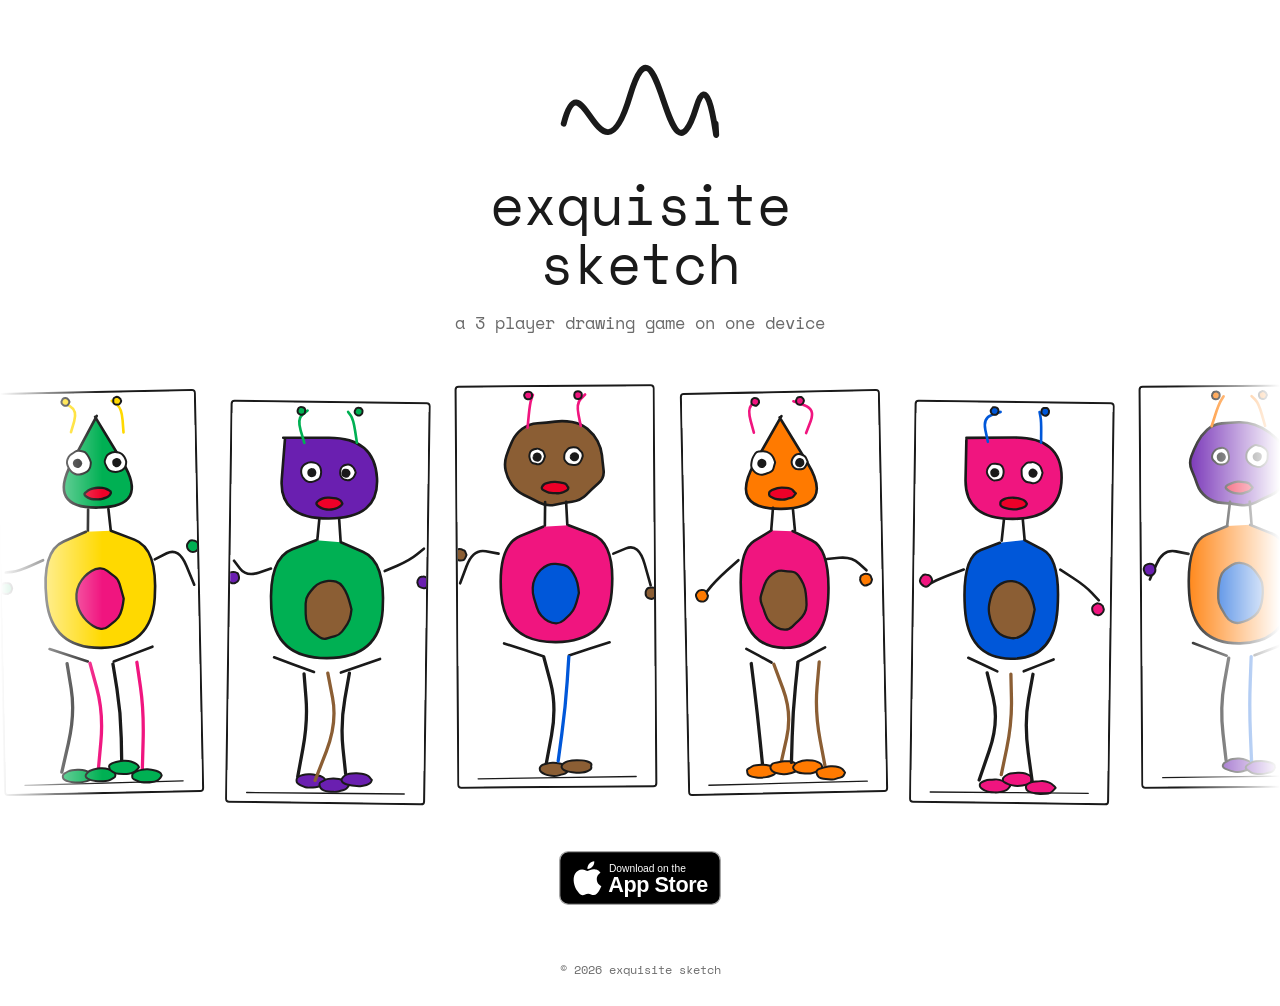
==== landing/index.html @ ff9a7e47 "Add marketing landing page One static page in landing/: squiggle logo, title, tagline, a slow loopin" ====
<!DOCTYPE html>
<html lang="en">
<head>
<meta charset="UTF-8" />
<meta name="viewport" content="width=device-width, initial-scale=1" />
<title>exquisite sketch</title>
<meta name="description" content="a 3 player drawing game on one device." />
<meta name="theme-color" content="#ffffff" />

<!-- link previews (iMessage, Slack, social). og-image.png is 1200x630. -->
<meta property="og:type" content="website" />
<meta property="og:title" content="exquisite sketch" />
<meta property="og:description" content="a 3 player drawing game on one device." />
<meta property="og:image" content="og-image.png" />
<meta name="twitter:card" content="summary_large_image" />

<!-- Safari "open in app" banner. Uncomment and add the real app id once the app is live. -->
<!-- <meta name="apple-itunes-app" content="app-id=0000000000" /> -->

<link rel="icon" type="image/svg+xml" href="favicon.svg" />
<link rel="apple-touch-icon" sizes="180x180" href="apple-touch-icon.png" />
<link rel="stylesheet" href="fonts/space-mono.css" />

<style>
:root {
  --ink: #1a1a1a;
  --paper: #ffffff;
  --muted: #6b6b6b;
  --card-w: 200px;
  --gap: 28px;
  --speed: 70s; /* time for one full loop; bigger = slower */
}
* { margin: 0; padding: 0; box-sizing: border-box; }
html, body { background: var(--paper); color: var(--ink); }
body {
  font-family: 'Space Mono', ui-monospace, monospace;
  min-height: 100vh;
  display: flex;
  flex-direction: column;
  align-items: center;
  -webkit-font-smoothing: antialiased;
  overflow-x: hidden;
}

main { width: 100%; }

/* ---- top ---- */
header {
  display: flex;
  flex-direction: column;
  align-items: center;
  text-align: center;
  padding: 64px 16px 40px;
}
.logo { width: 160px; height: auto; margin-bottom: 36px; }
.logo path {
  stroke-dasharray: 1400;
  stroke-dashoffset: 1400;
  animation: draw 1.6s ease-out 0.2s forwards;
}
@keyframes draw { to { stroke-dashoffset: 0; } }
h1 {
  font-weight: 400;
  font-size: 56px;
  line-height: 1.05;
  letter-spacing: -0.01em;
}
.tagline {
  margin-top: 18px;
  font-size: 17px;
  color: var(--muted);
}

/* ---- gallery ---- */
.gallery {
  width: 100%;
  overflow: hidden;
  padding: 16px 0 24px;
  /* soft fade at the edges */
  -webkit-mask-image: linear-gradient(90deg, transparent, #000 8%, #000 92%, transparent);
          mask-image: linear-gradient(90deg, transparent, #000 8%, #000 92%, transparent);
}
.track {
  display: flex;
  width: max-content;
  animation: scroll var(--speed) linear infinite;
}
.gallery:hover .track { animation-play-state: paused; }
@keyframes scroll { to { transform: translateX(-50%); } }
.track figure {
  flex: none;
  width: var(--card-w);
  margin-right: var(--gap);
}
.track img {
  display: block;
  width: 100%;
  height: auto;
  aspect-ratio: 600 / 1210; /* size of a finished drawing in the app */
  object-fit: cover;
  border: 2px solid var(--ink);
  border-radius: 4px;
  background: var(--paper);
}
/* small tilt so it feels like a pile of paper */
.track figure:nth-child(3n+1) { transform: rotate(-1.2deg); }
.track figure:nth-child(3n+2) { transform: rotate(0.8deg) translateY(10px); }
.track figure:nth-child(3n)   { transform: rotate(-0.4deg) translateY(-6px); }

/* ---- download ---- */
.download {
  padding: 32px 16px 56px;
  display: flex;
  justify-content: center;
}
.download a { display: inline-block; line-height: 0; border-radius: 8px; }
.download a:focus-visible { outline: 2px solid var(--ink); outline-offset: 4px; }
.download img { height: 54px; width: auto; }

footer {
  margin-top: auto;
  padding: 0 16px 28px;
  font-size: 12px;
  color: var(--muted);
}

@media (max-width: 600px) {
  :root { --card-w: 150px; --gap: 20px; }
  header { padding: 48px 16px 28px; }
  .logo { width: 124px; margin-bottom: 28px; }
  h1 { font-size: 40px; }
  .tagline { font-size: 14px; }
}

/* people who ask for less motion: no auto scroll, swipe instead */
@media (prefers-reduced-motion: reduce) {
  .logo path { animation: none; stroke-dashoffset: 0; }
  .track { animation: none; }
  .gallery { overflow-x: auto; }
  .track figure[aria-hidden="true"] { display: none; }
}
</style>
</head>
<body>

<header>
  <svg class="logo" viewBox="40 94 434 203" fill="none" aria-hidden="true"><path d="M 50,256 C 100,60 150,450 230,180 C 310,-90 330,470 410,210 C 450,80 470,380 462,256" stroke="#1a1a1a" stroke-width="16" stroke-linecap="round"/></svg>
  <h1>exquisite<br />sketch</h1>
  <p class="tagline">a 3 player drawing game on one device</p>
</header>

<main>
  <section class="gallery" aria-label="drawings made in the game">
    <!-- To use real drawings: put the PNGs in drawings/ and change the src paths below.
         Add or remove <figure> lines as you like. The loop copies them automatically. -->
    <div class="track" id="track">
      <figure><img src="drawings/example-1.svg" alt="a drawing made in exquisite sketch" loading="lazy" /></figure>
      <figure><img src="drawings/example-2.svg" alt="a drawing made in exquisite sketch" loading="lazy" /></figure>
      <figure><img src="drawings/example-3.svg" alt="a drawing made in exquisite sketch" loading="lazy" /></figure>
      <figure><img src="drawings/example-4.svg" alt="a drawing made in exquisite sketch" loading="lazy" /></figure>
      <figure><img src="drawings/example-5.svg" alt="a drawing made in exquisite sketch" loading="lazy" /></figure>
      <figure><img src="drawings/example-6.svg" alt="a drawing made in exquisite sketch" loading="lazy" /></figure>
      <figure><img src="drawings/example-7.svg" alt="a drawing made in exquisite sketch" loading="lazy" /></figure>
      <figure><img src="drawings/example-8.svg" alt="a drawing made in exquisite sketch" loading="lazy" /></figure>
    </div>
  </section>

  <section class="download">
    <!-- Replace # with the App Store link once the app is live. -->
    <a href="#" id="app-store-link" aria-label="Download exquisite sketch on the App Store">
      <img src="app-store-badge.svg" alt="Download on the App Store" width="162" height="54" />
    </a>
  </section>
</main>

<footer>&copy; <span id="year">2026</span> exquisite sketch</footer>

<script>
// Make the gallery loop seamlessly: copy the set once so it can slide by half its width.
// Also keep it wide enough to fill very wide screens.
(function () {
  var track = document.getElementById("track");
  var originals = Array.prototype.slice.call(track.children);
  function copySet() {
    originals.forEach(function (fig) {
      var c = fig.cloneNode(true);
      c.setAttribute("aria-hidden", "true");
      c.querySelector("img").alt = "";
      track.appendChild(c);
    });
  }
  // one set must be at least as wide as the screen, or a gap shows
  var cardW = originals[0].getBoundingClientRect().width + 28;
  var sets = Math.max(1, Math.ceil(window.innerWidth / (cardW * originals.length)));
  for (var i = 1; i < sets; i++) copySet();   // grow the base set
  originals = Array.prototype.slice.call(track.children);
  copySet();                                   // then double it for the loop
  document.getElementById("year").textContent = new Date().getFullYear();
})();
</script>
</body>
</html>
---- landing/fonts/space-mono.css ----
@font-face { font-family: 'Space Mono'; font-style: normal; font-weight: 400; font-display: swap; src: url(space-mono-400.woff2) format('woff2'); }
@font-face { font-family: 'Space Mono'; font-style: normal; font-weight: 700; font-display: swap; src: url(space-mono-700.woff2) format('woff2'); }
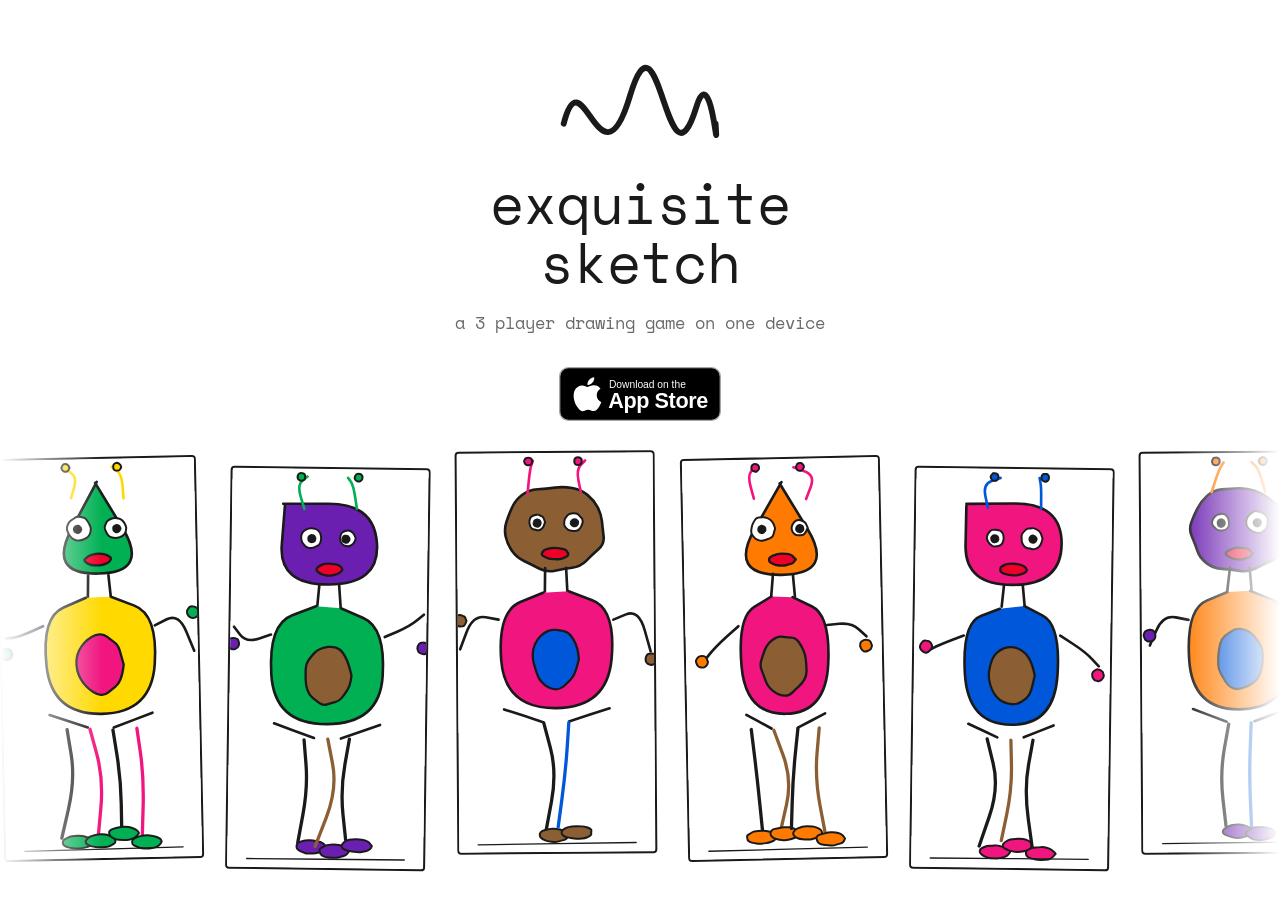
==== commit 653f477b: "Landing page: fit on one screen, button above gallery App Store button now sits above the drawings. " ====
--- a/landing/index.html
+++ b/landing/index.html
@@ -26,7 +26,8 @@
   --ink: #1a1a1a;
   --paper: #ffffff;
   --muted: #6b6b6b;
-  --card-w: 200px;
+  /* card width follows screen height so everything fits on one screen */
+  --card-w: clamp(110px, calc((100svh - 480px) / 2.05), 200px);
   --gap: 28px;
   --speed: 70s; /* time for one full loop; bigger = slower */
 }
@@ -34,10 +35,11 @@
 html, body { background: var(--paper); color: var(--ink); }
 body {
   font-family: 'Space Mono', ui-monospace, monospace;
-  min-height: 100vh;
+  min-height: 100svh;
   display: flex;
   flex-direction: column;
   align-items: center;
+  justify-content: center; /* center on tall screens */
   -webkit-font-smoothing: antialiased;
   overflow-x: hidden;
 }
@@ -50,7 +52,7 @@
   flex-direction: column;
   align-items: center;
   text-align: center;
-  padding: 64px 16px 40px;
+  padding: 56px 16px 28px;
 }
 .logo { width: 160px; height: auto; margin-bottom: 36px; }
 .logo path {
@@ -75,7 +77,7 @@
 .gallery {
   width: 100%;
   overflow: hidden;
-  padding: 16px 0 24px;
+  padding: 28px 0 32px;
   /* soft fade at the edges */
   -webkit-mask-image: linear-gradient(90deg, transparent, #000 8%, #000 92%, transparent);
           mask-image: linear-gradient(90deg, transparent, #000 8%, #000 92%, transparent);
@@ -109,7 +111,7 @@
 
 /* ---- download ---- */
 .download {
-  padding: 32px 16px 56px;
+  padding: 4px 16px 8px;
   display: flex;
   justify-content: center;
 }
@@ -117,19 +119,17 @@
 .download a:focus-visible { outline: 2px solid var(--ink); outline-offset: 4px; }
 .download img { height: 54px; width: auto; }
 
-footer {
-  margin-top: auto;
-  padding: 0 16px 28px;
-  font-size: 12px;
-  color: var(--muted);
-}
-
 @media (max-width: 600px) {
-  :root { --card-w: 150px; --gap: 20px; }
-  header { padding: 48px 16px 28px; }
-  .logo { width: 124px; margin-bottom: 28px; }
-  h1 { font-size: 40px; }
-  .tagline { font-size: 14px; }
+  :root { --card-w: clamp(84px, calc((100svh - 372px) / 2.05), 130px); --gap: 18px; }
+  header { padding: 28px 16px 20px; }
+  .logo { width: 104px; margin-bottom: 18px; }
+  h1 { font-size: 36px; }
+  .tagline { margin-top: 12px; font-size: 13px; }
+  .download img { height: 48px; }
+  .gallery { padding: 16px 0 20px; }
+}
+@media (max-width: 360px) {
+  .tagline { font-size: 11.5px; }
 }
 
 /* people who ask for less motion: no auto scroll, swipe instead */
@@ -150,6 +150,13 @@
 </header>
 
 <main>
+  <section class="download">
+    <!-- Replace # with the App Store link once the app is live. -->
+    <a href="#" id="app-store-link" aria-label="Download exquisite sketch on the App Store">
+      <img src="app-store-badge.svg" alt="Download on the App Store" width="162" height="54" />
+    </a>
+  </section>
+
   <section class="gallery" aria-label="drawings made in the game">
     <!-- To use real drawings: put the PNGs in drawings/ and change the src paths below.
          Add or remove <figure> lines as you like. The loop copies them automatically. -->
@@ -165,15 +172,7 @@
     </div>
   </section>
 
-  <section class="download">
-    <!-- Replace # with the App Store link once the app is live. -->
-    <a href="#" id="app-store-link" aria-label="Download exquisite sketch on the App Store">
-      <img src="app-store-badge.svg" alt="Download on the App Store" width="162" height="54" />
-    </a>
-  </section>
 </main>
-
-<footer>&copy; <span id="year">2026</span> exquisite sketch</footer>
 
 <script>
 // Make the gallery loop seamlessly: copy the set once so it can slide by half its width.
@@ -190,12 +189,12 @@
     });
   }
   // one set must be at least as wide as the screen, or a gap shows
-  var cardW = originals[0].getBoundingClientRect().width + 28;
+  var cs = getComputedStyle(originals[0]);
+  var cardW = originals[0].getBoundingClientRect().width + parseFloat(cs.marginRight);
   var sets = Math.max(1, Math.ceil(window.innerWidth / (cardW * originals.length)));
   for (var i = 1; i < sets; i++) copySet();   // grow the base set
   originals = Array.prototype.slice.call(track.children);
   copySet();                                   // then double it for the loop
-  document.getElementById("year").textContent = new Date().getFullYear();
 })();
 </script>
 </body>
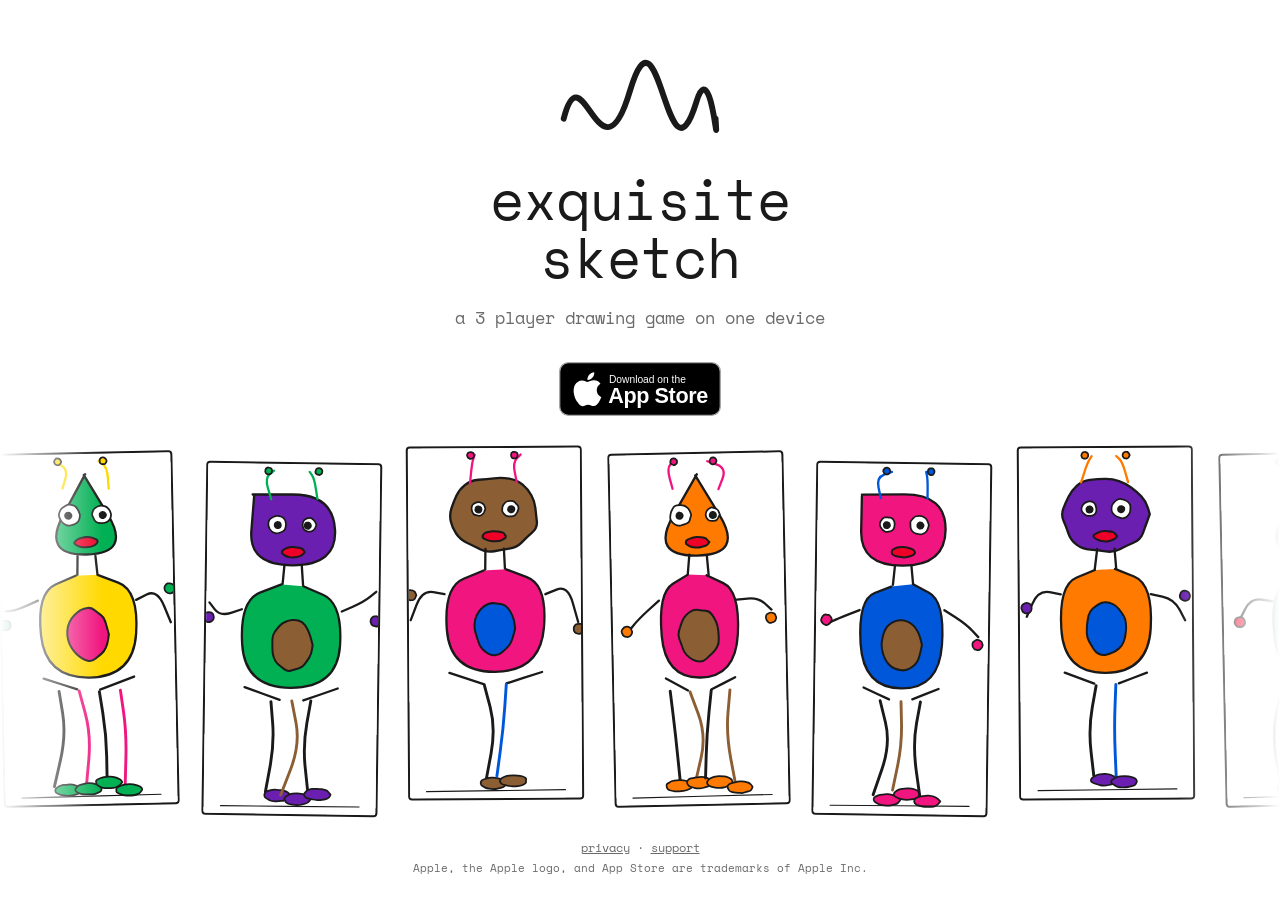
==== commit fef7896e: "Landing page: privacy policy, support page, trademark line Placeholder privacy policy (the app colle" ====
--- a/landing/index.html
+++ b/landing/index.html
@@ -27,7 +27,7 @@
   --paper: #ffffff;
   --muted: #6b6b6b;
   /* card width follows screen height so everything fits on one screen */
-  --card-w: clamp(110px, calc((100svh - 480px) / 2.05), 200px);
+  --card-w: clamp(80px, calc((100svh - 540px) / 2.05), 190px);
   --gap: 28px;
   --speed: 70s; /* time for one full loop; bigger = slower */
 }
@@ -119,14 +119,28 @@
 .download a:focus-visible { outline: 2px solid var(--ink); outline-offset: 4px; }
 .download img { height: 54px; width: auto; }
 
+/* ---- footer ---- */
+footer {
+  padding: 0 16px 20px;
+  text-align: center;
+  font-size: 11px;
+  line-height: 1.6;
+  color: var(--muted);
+}
+footer a { color: var(--muted); }
+footer a:focus-visible { outline: 2px solid var(--ink); outline-offset: 2px; }
+footer nav { margin-bottom: 2px; font-size: 12px; }
+
 @media (max-width: 600px) {
-  :root { --card-w: clamp(84px, calc((100svh - 372px) / 2.05), 130px); --gap: 18px; }
+  :root { --card-w: clamp(72px, calc((100svh - 380px) / 2.05), 130px); --gap: 18px; }
   header { padding: 28px 16px 20px; }
   .logo { width: 104px; margin-bottom: 18px; }
   h1 { font-size: 36px; }
   .tagline { margin-top: 12px; font-size: 13px; }
   .download img { height: 48px; }
-  .gallery { padding: 16px 0 20px; }
+  .gallery { padding: 16px 0 16px; }
+  footer { font-size: 9px; padding-bottom: 14px; }
+  footer nav { font-size: 11px; }
 }
 @media (max-width: 360px) {
   .tagline { font-size: 11.5px; }
@@ -173,6 +187,11 @@
   </section>
 
 </main>
+
+<footer>
+  <nav><a href="privacy/">privacy</a> · <a href="support/">support</a></nav>
+  Apple, the Apple logo, and App Store are trademarks of Apple Inc.
+</footer>
 
 <script>
 // Make the gallery loop seamlessly: copy the set once so it can slide by half its width.
